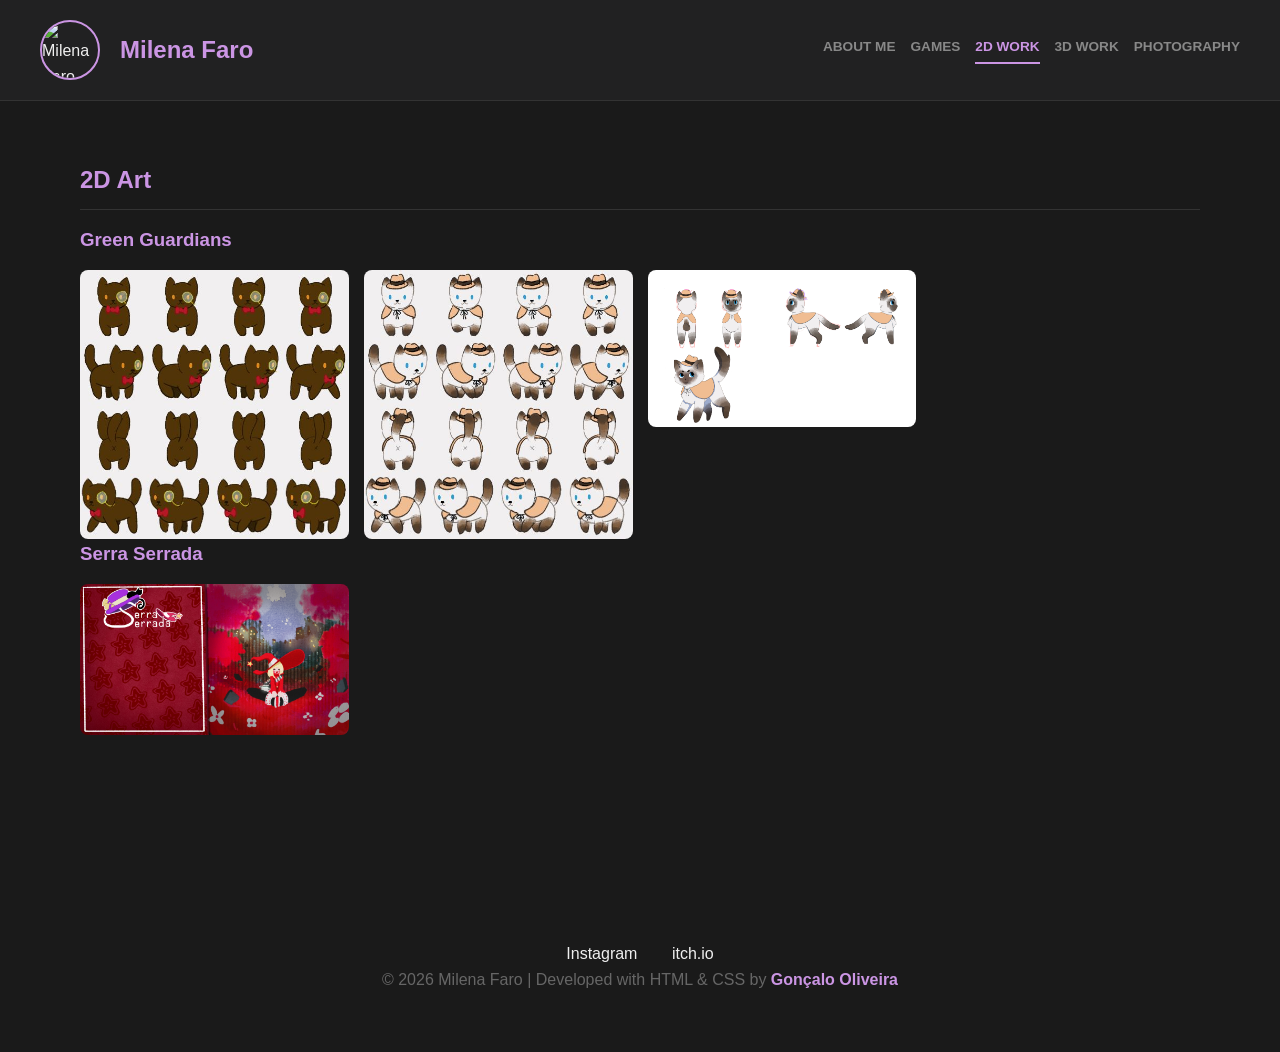
==== 2d-work.html @ f5ac2126 "Credits" ====
﻿<!DOCTYPE html>
<html lang="en">
<head>
    <meta charset="UTF-8">
    <meta name="viewport" content="width=device-width, initial-scale=1.0">
    <title>Milena Faro | Portfolio</title>
    <link rel="stylesheet" href="style.css">
</head>
<body>

    <header>
        <div class="header-content">
            <img src="assets/profile.jpg" alt="Milena Faro Profile" class="profile-pic">
            <h1>Milena Faro</h1>
        </div>
        <nav>
            <a href="index.html">About Me</a>
            <a href="games.html">Games</a>
            <a href="2d-work.html" class="active">2D Work</a>
            <a href="3d-work.html">3D Work</a>
            <a href="photography.html">Photography</a>
        </nav>
    </header>

    <main>
        <section id="photography">
            <h2>2D Art</h2>

            <div>
                <h3>Green Guardians</h3>
                <div class="pinterest-grid">
                    <div class="photo-item"><img src="assets/digitalArt/green1.jpg" alt="Description"></div>
                    <div class="photo-item"><img src="assets/digitalArt/green2.jpg" alt="Description"></div>
                    <div class="photo-item"><img src="assets/digitalArt/green3.jpg" alt="Description"></div>
                </div>
            </div>

            <div>
                <h3>Serra Serrada</h3>
                <div class="pinterest-grid">
                    <div class="photo-item"><img src="assets/digitalArt/serra1.png" alt="Description"></div>
                </div>
            </div>
        </section>
    </main>

    <footer>
        <div class="social-links">
            <a href="https://www.instagram.com/davidd__3005/">Instagram</a>
            <a href="https://daviddfaro3005.itch.io/">itch.io</a>
        </div>
        <p>&copy; 2026 Milena Faro | Developed with HTML & CSS by <a href="https://gugagoncalo.github.io/GugaGoncalo.git.io">Gonçalo Oliveira</a></p>
    </footer>

</body>
</html>
---- style.css ----
/* 1. Global Reset & Core Theme */
* {
    box-sizing: border-box;
    margin: 0;
    padding: 0;
}

body {
    background-color: #1a1a1a; 
    color: #efefef;
    font-family: 'Segoe UI', Tahoma, Geneva, Verdana, sans-serif;
    line-height: 1.6;
}

main {
    min-height: 80vh; 
}

/* 2. Header & Navigation - Single Line Layout */
header {
    background: #212122; 
    padding: 20px 40px;
    border-bottom: 1px solid #333;
    display: flex;
    flex-direction: row;
    align-items: center;
    justify-content: space-between;
}

.header-content {
    display: flex;
    flex-direction: row;
    align-items: center;
    gap: 20px;
    width: auto;
}

.profile-pic {
    width: 60px; 
    height: 60px;
    border-radius: 50%;
    border: 2px solid #cb95e4; 
    object-fit: cover;
    flex-shrink: 0;
}

h1 {
    font-size: 1.5rem;
    background: none; 
    -webkit-background-clip: initial;
    background-clip: initial;
    -webkit-text-fill-color: initial;
    color: #cb95e4;
    white-space: nowrap;
}

nav {
    display: flex;
    gap: 15px;
}

nav a {
    color: #888;
    text-decoration: none;
    font-weight: bold;
    text-transform: uppercase;
    font-size: 0.85rem;
    padding-bottom: 5px;
    transition: all 0.3s ease;
    border-bottom: 2px solid transparent;
}

nav a:hover, 
nav a.active { 
    color: #cb95e4; 
}

nav a.active {
    border-bottom: 2px solid #cb95e4; 
}

/* 3. General Layout & Typography */
section {
    max-width: 1200px; 
    margin: 60px auto;
    padding: 0 40px;
}

h2 {
    border-bottom: 1px solid #333;
    padding-bottom: 10px;
    margin-bottom: 15px; 
    color: #cb95e4;
}

h3 {
    color: #cb95e4;
    margin-bottom: 15px;
}

.section-intro {
    margin-bottom: 40px;
}

p a {
    color: #cb95e4;
    text-decoration: none;
    font-weight: bold;
}

/* 4. About & Technical Stack - Side by Side */
#about {
    display: flex;
    gap: 50px;
    align-items: flex-start;
}

.about-content {
    flex: 2; 
    display: flex;
    flex-direction: column;
}

#skills {
    flex: 1; 
    margin: 0;
    padding: 0;
}

/* Education Card Styling */
.education {
    background: #212122;
    padding: 25px;
    border-radius: 12px;
    border: 1px solid #333;
    margin-top: 10px;
}

.edu-item {
    display: flex;
    flex-direction: column;
    gap: 15px;
}

.edu-logo {
    width: 120px;
    height: auto;
}

.edu-text strong {
    color: #efefef;
    font-size: 1.1rem;
    display: block; /* Nome em cima */
    margin-bottom: 5px;
}

.edu-text span {
    color: #888;
    font-size: 0.9rem;
    display: block; /* Universidade em baixo */
}

/* Technical Stack Items */
.skills-grid {
    display: flex;
    flex-wrap: wrap;
    gap: 10px;
    margin-top: 10px;
}

.skill-item {
    background: #212122;
    border: 1px solid #333;
    color: #efefef;
    padding: 8px 15px;
    border-radius: 4px; 
    font-size: 0.85rem;
    font-weight: 600;
}

.skill-item:hover {
    background: #cb95e4;
    color: #1a1a1a;
}

/* 5. Games Page */
.project-card {
    background: #212122;
    padding: 30px;
    border-radius: 12px;
    margin-bottom: 40px;
}

.game-screenshots {
    display: flex;
    gap: 10px;
    margin: 20px 0;
}

.game-screenshots img {
    width: calc(33.33% - 7px);
    height: 180px;
    object-fit: cover;
    border-radius: 6px;
    border: 1px solid #333;
}

/* 6. 3D Showcase - AJUSTADO PARA MOSTRAR DESCRI��ES */
.work-showcase {
    display: grid;
    grid-template-columns: 1fr 1fr; 
    gap: 30px;
}

.work-item {
    background: #212122;
    padding: 20px;
    border-radius: 12px;
    border: 1px solid #222;
    display: flex;
    flex-direction: column;
    height: 100%; /* Garante que o card ocupe o espa�o todo */
}

.main-render, .main-video {
    width: 100%;
    height: auto;
    max-height: 350px; /* Reduzi um pouco para garantir espa�o para o texto */
    object-fit: cover;
    border-radius: 8px;
    margin-bottom: 15px;
    flex-shrink: 0; /* Impede a imagem de "esmagar" o texto */
}

.work-desc {
    color: #888;
    font-size: 0.9rem;
    font-style: italic;
    border-left: 2px solid #cb95e4;
    padding-left: 15px;
    margin-top: auto; /* Garante que o texto fique no fim do card */
    display: block !important; /* For�a a exibi��o */
}

/* 7. Photography - Pinterest Grid Fixed */
.pinterest-grid {
    column-count: 4; 
    column-gap: 15px;
    width: 100%;
}

.photo-item {
    display: block; 
    width: 100%;
    margin-bottom: 15px;
    break-inside: avoid; 
}

.photo-item img {
    width: 100%;
    height: auto;
    border-radius: 8px;
    display: block;
}

/* 8. Footer */
footer {
    text-align: center;
    padding: 60px 40px;
    color: #666;
}

.social-links a {
    color: #efefef;
    text-decoration: none;
    margin: 0 15px;
    transition: color 0.3s;
}

.social-links a:hover {
    color: #cb95e4;
}

/* 9. Responsive */
@media (max-width: 900px) {
    header { flex-direction: column; gap: 20px; text-align: center; }
    #about { flex-direction: column; }
    .work-showcase { grid-template-columns: 1fr; }
    .pinterest-grid { column-count: 2; }
}
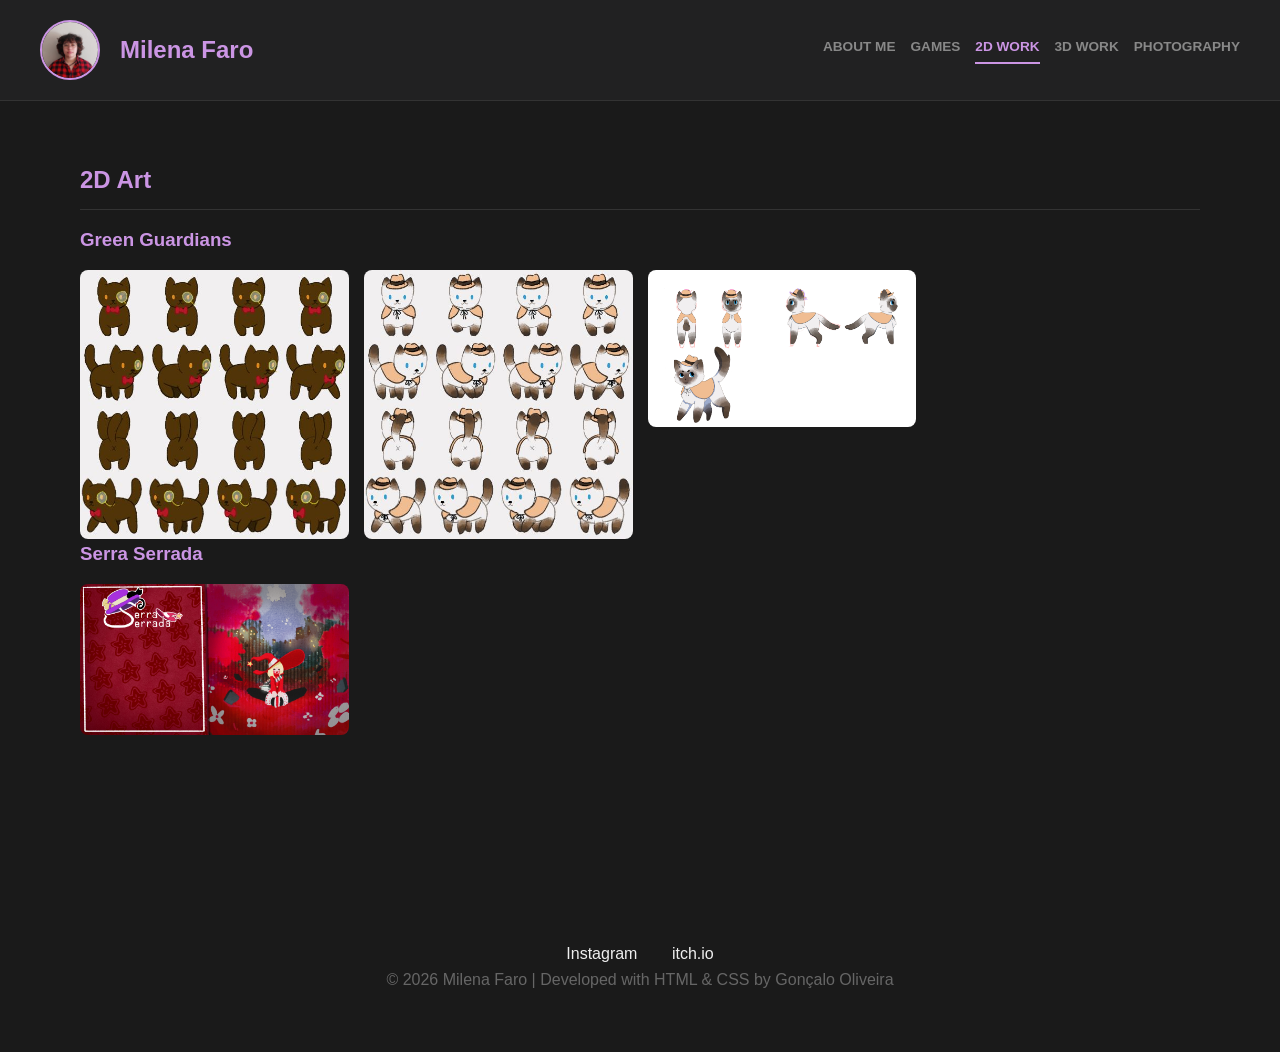
==== commit 999d2596: "PFP" ====
--- a/2d-work.html
+++ b/2d-work.html
@@ -10,7 +10,7 @@
 
     <header>
         <div class="header-content">
-            <img src="assets/profile.jpg" alt="Milena Faro Profile" class="profile-pic">
+            <img src="assets/profile.jpeg" alt="Milena Faro Profile" class="profile-pic">
             <h1>Milena Faro</h1>
         </div>
         <nav>
--- a/style.css
+++ b/style.css
@@ -16,7 +16,7 @@
     min-height: 80vh; 
 }
 
-/* 2. Header & Navigation - Single Line Layout */
+/* 2. Header & Navigation  */
 header {
     background: #212122; 
     padding: 20px 40px;
@@ -150,14 +150,14 @@
 .edu-text strong {
     color: #efefef;
     font-size: 1.1rem;
-    display: block; /* Nome em cima */
+    display: block; 
     margin-bottom: 5px;
 }
 
 .edu-text span {
     color: #888;
     font-size: 0.9rem;
-    display: block; /* Universidade em baixo */
+    display: block; 
 }
 
 /* Technical Stack Items */
@@ -205,7 +205,15 @@
     border: 1px solid #333;
 }
 
-/* 6. 3D Showcase - AJUSTADO PARA MOSTRAR DESCRI��ES */
+iframe {
+    border-radius: 12px; 
+    width: 100%;        
+    max-width: 550px;   
+    display: block;
+    border: none;       
+}
+
+/* 6. 3D Showcase  */
 .work-showcase {
     display: grid;
     grid-template-columns: 1fr 1fr; 
@@ -219,17 +227,17 @@
     border: 1px solid #222;
     display: flex;
     flex-direction: column;
-    height: 100%; /* Garante que o card ocupe o espa�o todo */
+    height: 100%;
 }
 
 .main-render, .main-video {
     width: 100%;
     height: auto;
-    max-height: 350px; /* Reduzi um pouco para garantir espa�o para o texto */
+    max-height: 350px; 
     object-fit: cover;
     border-radius: 8px;
     margin-bottom: 15px;
-    flex-shrink: 0; /* Impede a imagem de "esmagar" o texto */
+    flex-shrink: 0; 
 }
 
 .work-desc {
@@ -238,11 +246,11 @@
     font-style: italic;
     border-left: 2px solid #cb95e4;
     padding-left: 15px;
-    margin-top: auto; /* Garante que o texto fique no fim do card */
-    display: block !important; /* For�a a exibi��o */
-}
-
-/* 7. Photography - Pinterest Grid Fixed */
+    margin-top: auto;
+    display: block !important; 
+}
+
+/* 7. Photography  */
 .pinterest-grid {
     column-count: 4; 
     column-gap: 15px;
@@ -279,6 +287,17 @@
 
 .social-links a:hover {
     color: #cb95e4;
+}
+
+footer p a {
+    color: inherit; 
+    text-decoration: none;
+    font-weight: normal;
+    transition: color 0.3s;
+}
+
+footer p a:hover {
+    color: #cb95e4; 
 }
 
 /* 9. Responsive */
@@ -287,4 +306,12 @@
     #about { flex-direction: column; }
     .work-showcase { grid-template-columns: 1fr; }
     .pinterest-grid { column-count: 2; }
+    .game-screenshots {
+        flex-direction: column; 
+    }
+
+    .game-screenshots img {
+        width: 100%;
+        height: auto;
+    }
 }
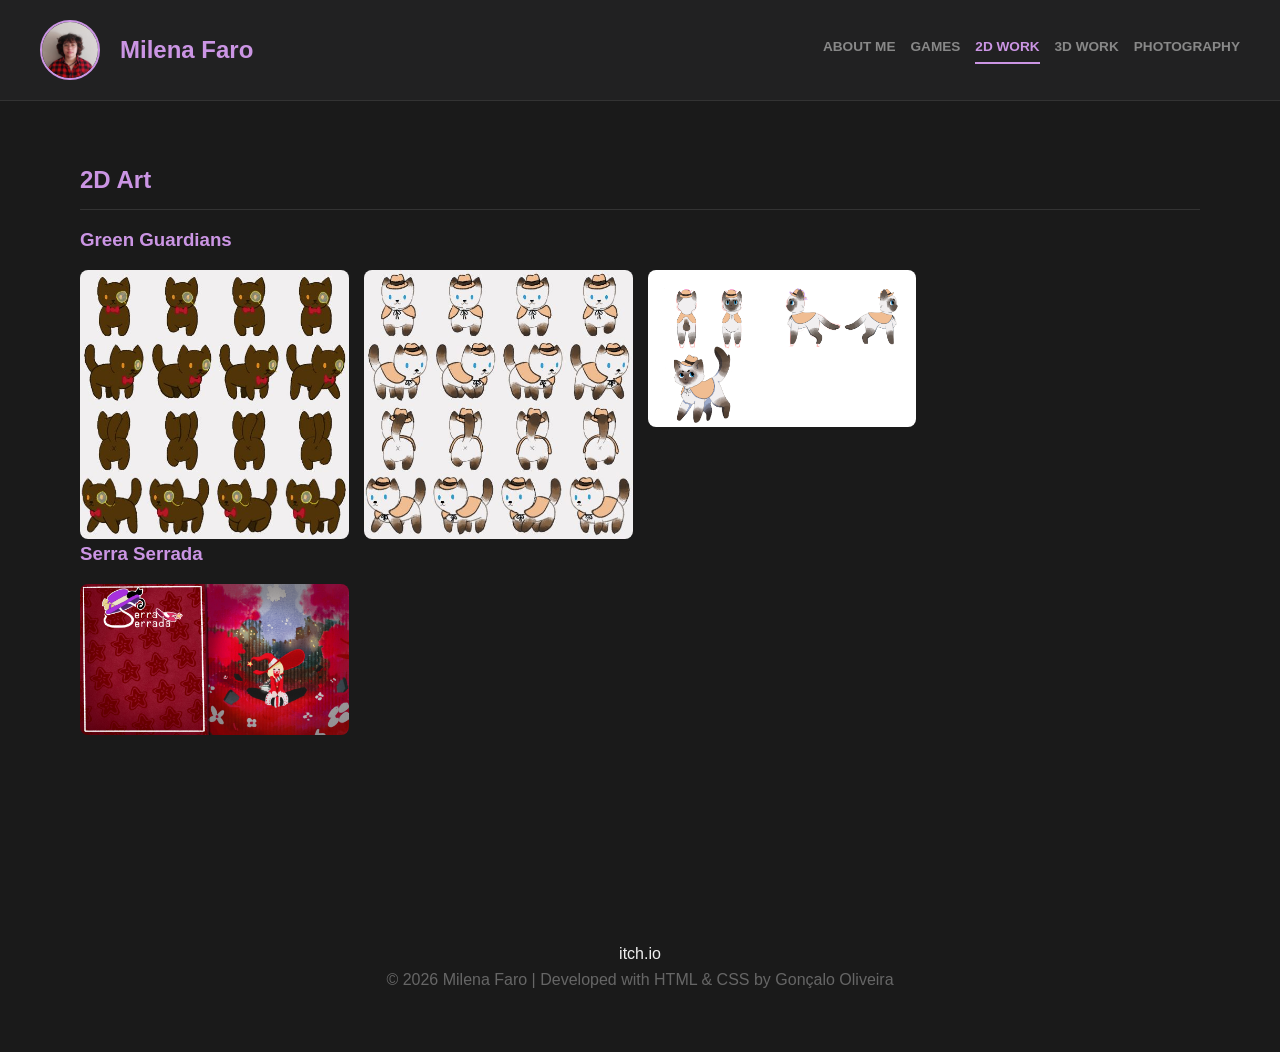
==== commit 0bf01a83: "insta" ====
--- a/2d-work.html
+++ b/2d-work.html
@@ -46,7 +46,6 @@
 
     <footer>
         <div class="social-links">
-            <a href="https://www.instagram.com/davidd__3005/">Instagram</a>
             <a href="https://daviddfaro3005.itch.io/">itch.io</a>
         </div>
         <p>&copy; 2026 Milena Faro | Developed with HTML & CSS by <a href="https://gugagoncalo.github.io/GugaGoncalo.git.io">Gonçalo Oliveira</a></p>
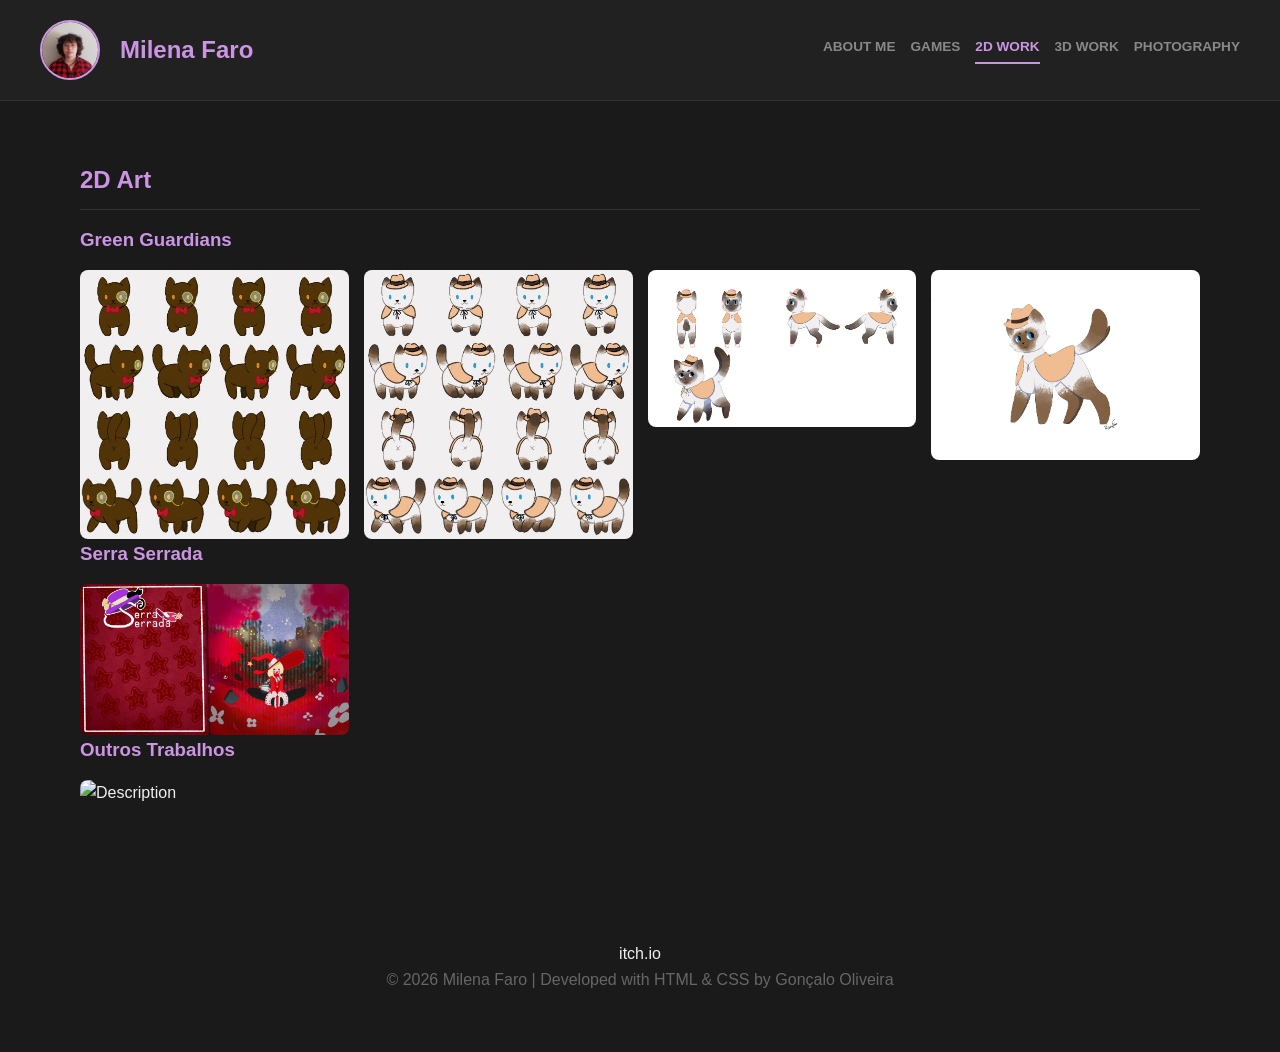
==== commit ddf43099: "media" ====
--- a/2d-work.html
+++ b/2d-work.html
@@ -32,6 +32,7 @@
                     <div class="photo-item"><img src="assets/digitalArt/green1.jpg" alt="Description"></div>
                     <div class="photo-item"><img src="assets/digitalArt/green2.jpg" alt="Description"></div>
                     <div class="photo-item"><img src="assets/digitalArt/green3.jpg" alt="Description"></div>
+                    <div class="photo-item"><img src="assets/digitalArt/green4.png" alt="Description"></div>
                 </div>
             </div>
 
@@ -39,6 +40,12 @@
                 <h3>Serra Serrada</h3>
                 <div class="pinterest-grid">
                     <div class="photo-item"><img src="assets/digitalArt/serra1.png" alt="Description"></div>
+                </div>
+            </div>
+            <div>
+                <h3>Outros Trabalhos</h3>
+                <div class="pinterest-grid">
+                    <div class="photo-item"><img src="assets/digitalArt/serra.png" alt="Description"></div>
                 </div>
             </div>
         </section>
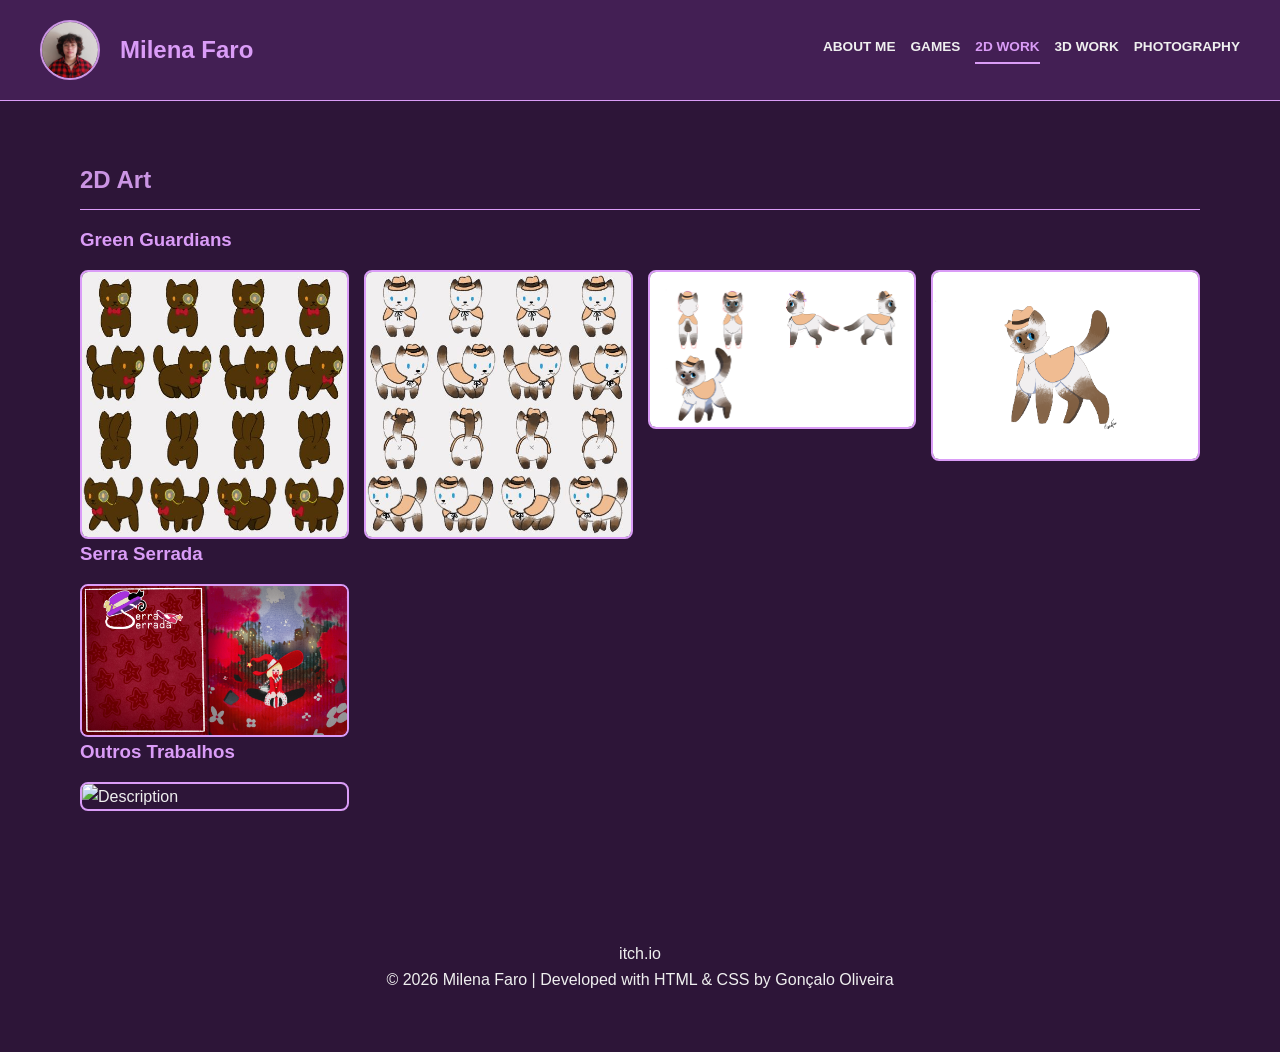
==== commit 67864822: "Fixed Nav and image opening" ====
--- a/2d-work.html
+++ b/2d-work.html
@@ -4,7 +4,19 @@
     <meta charset="UTF-8">
     <meta name="viewport" content="width=device-width, initial-scale=1.0">
     <title>Milena Faro | Portfolio</title>
+    
     <link rel="stylesheet" href="style.css">
+    <link rel="icon" type="image/png" href="assets/favicon.png">
+
+    <meta property="og:type" content="website">
+    <meta property="og:title" content="Milena Faro | Multimedia Artist">
+    <meta property="og:description" content="Portuguese Multimedia Artist who can work on multiple fields. Explore my projects!">
+    <meta property="og:url" content="https://davidfaro2005.github.io/davidfaro2005.git.io/">
+    
+    <meta property="og:image" content="https://davidfaro2005.github.io/davidfaro2005.git.io/assets/favicon.png">
+    <meta property="og:image:type" content="image/png">
+    <meta property="og:image:width" content="256">
+    <meta property="og:image:height" content="256">
 </head>
 <body>
 
@@ -58,5 +70,38 @@
         <p>&copy; 2026 Milena Faro | Developed with HTML & CSS by <a href="https://gugagoncalo.github.io/GugaGoncalo.git.io">Gonçalo Oliveira</a></p>
     </footer>
 
+    <div id="portfolioLightbox" class="lightbox-modal">
+        <span class="lightbox-close">&times;</span>
+        <img class="lightbox-display" id="lightboxTargetImg" alt="Portfolio Preview Fullscreen">
+    </div>
+
+    <script>
+        document.addEventListener("DOMContentLoaded", () => {
+            const lightbox = document.getElementById("portfolioLightbox");
+            const lightboxImg = document.getElementById("lightboxTargetImg");
+            const closeBtn = document.querySelector(".lightbox-close");
+
+            // Targets all gallery views across pages: grids, items, and screenshots
+            const imageTargets = document.querySelectorAll(
+                '.pinterest-grid img, .game-screenshots img, .work-item img'
+            );
+
+            imageTargets.forEach(img => {
+                // Change cursor pointer style to communicate clickability
+                img.style.cursor = 'pointer';
+                
+                img.addEventListener('click', () => {
+                    lightbox.style.display = "flex";
+                    lightboxImg.src = img.src;
+                });
+            });
+
+            // Dim out window if user clicks close button or empty overlay backdrop
+            closeBtn.addEventListener('click', () => lightbox.style.display = "none");
+            lightbox.addEventListener('click', (e) => {
+                if (e.target === lightbox) lightbox.style.display = "none";
+            });
+        });
+    </script>
 </body>
 </html>
--- a/style.css
+++ b/style.css
@@ -6,7 +6,7 @@
 }
 
 body {
-    background-color: #1a1a1a; 
+    background-color: #2d1538; 
     color: #efefef;
     font-family: 'Segoe UI', Tahoma, Geneva, Verdana, sans-serif;
     line-height: 1.6;
@@ -18,13 +18,16 @@
 
 /* 2. Header & Navigation  */
 header {
-    background: #212122; 
+    background: #431f54; 
     padding: 20px 40px;
-    border-bottom: 1px solid #333;
+    border-bottom: 1px solid #da9cf7;
     display: flex;
     flex-direction: row;
     align-items: center;
     justify-content: space-between;
+    position: sticky;
+    top: 0;
+    z-index: 1000; 
 }
 
 .header-content {
@@ -50,7 +53,7 @@
     -webkit-background-clip: initial;
     background-clip: initial;
     -webkit-text-fill-color: initial;
-    color: #cb95e4;
+    color: #da9cf7;
     white-space: nowrap;
 }
 
@@ -60,7 +63,7 @@
 }
 
 nav a {
-    color: #888;
+    color: #efefef;
     text-decoration: none;
     font-weight: bold;
     text-transform: uppercase;
@@ -72,11 +75,11 @@
 
 nav a:hover, 
 nav a.active { 
-    color: #cb95e4; 
+    color: #da9cf7; 
 }
 
 nav a.active {
-    border-bottom: 2px solid #cb95e4; 
+    border-bottom: 2px solid #da9cf7; 
 }
 
 /* 3. General Layout & Typography */
@@ -87,14 +90,14 @@
 }
 
 h2 {
-    border-bottom: 1px solid #333;
+    border-bottom: 1px solid #da9cf7;
     padding-bottom: 10px;
     margin-bottom: 15px; 
     color: #cb95e4;
 }
 
 h3 {
-    color: #cb95e4;
+    color: #da9cf7;
     margin-bottom: 15px;
 }
 
@@ -103,7 +106,7 @@
 }
 
 p a {
-    color: #cb95e4;
+    color: #da9cf7;
     text-decoration: none;
     font-weight: bold;
 }
@@ -129,10 +132,10 @@
 
 /* Education Card Styling */
 .education {
-    background: #212122;
+    background: #431f54;
     padding: 25px;
     border-radius: 12px;
-    border: 1px solid #333;
+    border: 1px solid #da9cf7;
     margin-top: 10px;
 }
 
@@ -155,7 +158,7 @@
 }
 
 .edu-text span {
-    color: #888;
+    color: #efefef;
     font-size: 0.9rem;
     display: block; 
 }
@@ -169,8 +172,8 @@
 }
 
 .skill-item {
-    background: #212122;
-    border: 1px solid #333;
+    background: #431f54;
+    border: 1px solid #da9cf7;
     color: #efefef;
     padding: 8px 15px;
     border-radius: 4px; 
@@ -179,13 +182,13 @@
 }
 
 .skill-item:hover {
-    background: #cb95e4;
-    color: #1a1a1a;
+    background: #da9cf7;
+    color: #2d1538;
 }
 
 /* 5. Games Page */
 .project-card {
-    background: #212122;
+    background: #431f54;
     padding: 30px;
     border-radius: 12px;
     margin-bottom: 40px;
@@ -202,7 +205,7 @@
     height: 180px;
     object-fit: cover;
     border-radius: 6px;
-    border: 1px solid #333;
+    border: 2px solid #da9cf7;
 }
 
 iframe {
@@ -221,10 +224,10 @@
 }
 
 .work-item {
-    background: #212122;
+    background: #431f54;
     padding: 20px;
     border-radius: 12px;
-    border: 1px solid #222;
+    border: 1px solid #da9cf7;
     display: flex;
     flex-direction: column;
     height: 100%;
@@ -241,10 +244,10 @@
 }
 
 .work-desc {
-    color: #888;
+    color: #efefef;
     font-size: 0.9rem;
     font-style: italic;
-    border-left: 2px solid #cb95e4;
+    border-left: 2px solid #da9cf7;
     padding-left: 15px;
     margin-top: auto;
     display: block !important; 
@@ -269,13 +272,14 @@
     height: auto;
     border-radius: 8px;
     display: block;
+    border: 2px solid #da9cf7;
 }
 
 /* 8. Footer */
 footer {
     text-align: center;
     padding: 60px 40px;
-    color: #666;
+    color: #efefef;
 }
 
 .social-links a {
@@ -286,7 +290,7 @@
 }
 
 .social-links a:hover {
-    color: #cb95e4;
+    color: #da9cf7;
 }
 
 footer p a {
@@ -297,7 +301,7 @@
 }
 
 footer p a:hover {
-    color: #cb95e4; 
+    color: #da9cf7; 
 }
 
 /* 9. Responsive */
@@ -314,4 +318,50 @@
         width: 100%;
         height: auto;
     }
+}
+
+
+
+/* Interactive overlay layout base */
+.lightbox-modal {
+    display: none; 
+    position: fixed;
+    z-index: 9999; /* Higher than your header to lock view */
+    left: 0;
+    top: 0;
+    width: 100%;
+    height: 100%;
+    background-color: rgba(0, 0, 0, 0.9);
+    align-items: center;
+    justify-content: center;
+}
+
+/* Scaled Image parameters */
+.lightbox-display {
+    max-width: 85%;
+    max-height: 85%;
+    border-radius: 4px;
+    box-shadow: 0 0 20px rgba(0, 0, 0, 0.5);
+    animation: zoomInEffect 0.25s ease;
+}
+
+/* Close action icon interface placement */
+.lightbox-close {
+    position: absolute;
+    top: 25px;
+    right: 35px;
+    color: #fff;
+    font-size: 40px;
+    font-weight: bold;
+    cursor: pointer;
+    transition: color 0.2s;
+}
+
+.lightbox-close:hover {
+    color: #ce9a6b; /* Highlight shade match styling matching your themes */
+}
+
+@keyframes zoomInEffect {
+    from { transform: scale(0.95); opacity: 0; }
+    to { transform: scale(1); opacity: 1; }
 }
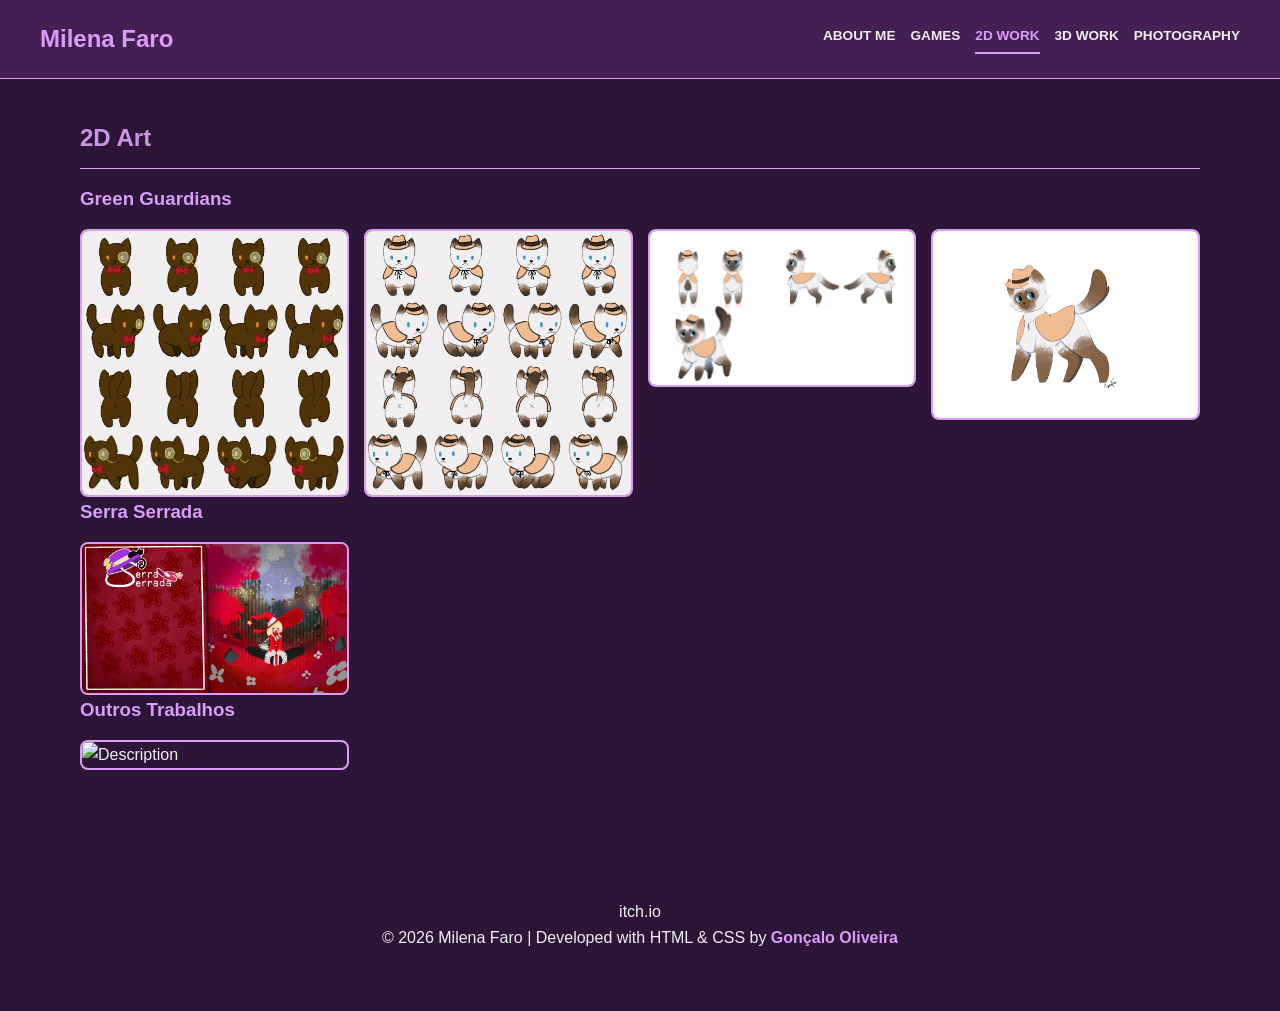
==== commit 4b44c174: "About Me and Mobile Nav" ====
--- a/2d-work.html
+++ b/2d-work.html
@@ -22,10 +22,16 @@
 
     <header>
         <div class="header-content">
-            <img src="assets/profile.jpeg" alt="Milena Faro Profile" class="profile-pic">
             <h1>Milena Faro</h1>
         </div>
-        <nav>
+        
+        <button class="menu-toggle" id="menuToggleBtn" aria-label="Toggle Navigation Menu">
+            <span></span>
+            <span></span>
+            <span></span>
+        </button>
+
+        <nav id="navMenu">
             <a href="index.html">About Me</a>
             <a href="games.html">Games</a>
             <a href="2d-work.html" class="active">2D Work</a>
@@ -103,5 +109,18 @@
             });
         });
     </script>
+
+    <script>
+        document.addEventListener("DOMContentLoaded", () => {
+            const menuToggleBtn = document.getElementById("menuToggleBtn");
+            const navMenu = document.getElementById("navMenu");
+
+            // Listen for a click on the hamburger button
+            menuToggleBtn.addEventListener("click", () => {
+                // This switches the ".mobile-open" class on and off in your CSS
+                navMenu.classList.toggle("mobile-open");
+            });
+        });
+    </script>
 </body>
 </html>
--- a/style.css
+++ b/style.css
@@ -38,23 +38,30 @@
     width: auto;
 }
 
-.profile-pic {
-    width: 60px; 
-    height: 60px;
-    border-radius: 50%;
-    border: 2px solid #cb95e4; 
-    object-fit: cover;
-    flex-shrink: 0;
-}
-
 h1 {
     font-size: 1.5rem;
-    background: none; 
-    -webkit-background-clip: initial;
-    background-clip: initial;
-    -webkit-text-fill-color: initial;
     color: #da9cf7;
     white-space: nowrap;
+}
+
+/* Hamburger Toggle Button Container Styles */
+.menu-toggle {
+    display: none;
+    flex-direction: column;
+    gap: 5px;
+    background: none;
+    border: none;
+    cursor: pointer;
+    padding: 5px;
+}
+
+.menu-toggle span {
+    display: block;
+    width: 25px;
+    height: 3px;
+    background-color: #da9cf7;
+    border-radius: 2px;
+    transition: all 0.3s ease;
 }
 
 nav {
@@ -85,7 +92,7 @@
 /* 3. General Layout & Typography */
 section {
     max-width: 1200px; 
-    margin: 60px auto;
+    margin: 40px auto;
     padding: 0 40px;
 }
 
@@ -101,33 +108,62 @@
     margin-bottom: 15px;
 }
 
-.section-intro {
-    margin-bottom: 40px;
-}
-
 p a {
     color: #da9cf7;
     text-decoration: none;
     font-weight: bold;
 }
 
-/* 4. About & Technical Stack - Side by Side */
+.section-intro {
+    margin-bottom: 30px; 
+}
+
+/* 4. About Section Layout Adjustments */
 #about {
     display: flex;
-    gap: 50px;
+    flex-direction: column; /* Forces rows to stack cleanly vertically */
+    gap: 40px;
+    width: 100%;
+}
+
+/* Intro Row Configuration */
+.about-intro-wrapper {
+    display: flex;
+    flex-direction: row;
+    gap: 40px;
+    align-items: flex-start; /* Changed from center to flex-start */
+    width: 100%;
+}
+
+/* Strict Image Sizing Fix */
+.about-profile-pic {
+    width: 300px;         /* Explicit bound width limit */
+    height: 300px;        /* Consistent square bounding box */
+    border-radius: 12px;  /* Smooth box corners matching layout cards */
+    border: 3px solid #cb95e4;
+    object-fit: cover;    /* Crops clean centering behavior without distortion */
+    flex-shrink: 0;       /* Locks strict size constraints layout values */
+}
+
+.about-content {
+    flex: 1;
+}
+
+/* Details Row Setup (Education + Tech Stack Side by Side) */
+.about-details-row {
+    display: flex;
+    flex-direction: row;
+    gap: 40px;
+    width: 100%;
     align-items: flex-start;
 }
 
-.about-content {
-    flex: 2; 
-    display: flex;
-    flex-direction: column;
-}
-
-#skills {
-    flex: 1; 
-    margin: 0;
-    padding: 0;
+.about-details-row .education-container {
+    flex: 1.2; /* Gives slightly more visual room to text layout elements */
+}
+
+.about-details-row #skills {
+    flex: 0.8;
 }
 
 /* Education Card Styling */
@@ -141,13 +177,15 @@
 
 .edu-item {
     display: flex;
-    flex-direction: column;
-    gap: 15px;
+    flex-direction: row; /* Horizontal profile matching wireframes */
+    align-items: center;
+    gap: 20px;
 }
 
 .edu-logo {
-    width: 120px;
+    width: 80px;
     height: auto;
+    flex-shrink: 0;
 }
 
 .edu-text strong {
@@ -243,16 +281,6 @@
     flex-shrink: 0; 
 }
 
-.work-desc {
-    color: #efefef;
-    font-size: 0.9rem;
-    font-style: italic;
-    border-left: 2px solid #da9cf7;
-    padding-left: 15px;
-    margin-top: auto;
-    display: block !important; 
-}
-
 /* 7. Photography  */
 .pinterest-grid {
     column-count: 4; 
@@ -293,40 +321,64 @@
     color: #da9cf7;
 }
 
-footer p a {
-    color: inherit; 
-    text-decoration: none;
-    font-weight: normal;
-    transition: color 0.3s;
-}
-
-footer p a:hover {
-    color: #da9cf7; 
-}
-
-/* 9. Responsive */
-@media (max-width: 900px) {
-    header { flex-direction: column; gap: 20px; text-align: center; }
-    #about { flex-direction: column; }
+/* 9. Responsive Mobile Adjustments */
+@media (max-width: 768px) {
+    header {
+        padding: 20px;
+        position: relative;
+    }
+
+    .menu-toggle {
+        display: flex; /* Displays mobile menu button hamburger view */
+    }
+
+    nav {
+        display: none; /* Collapses menu links list display hidden by default */
+        flex-direction: column;
+        position: absolute;
+        top: 100%;
+        left: 0;
+        width: 100%;
+        background: #431f54;
+        padding: 20px;
+        border-bottom: 2px solid #da9cf7;
+        gap: 20px;
+        z-index: 1001;
+    }
+
+    nav.mobile-open {
+        display: flex; /* Opens up nav panel menu tree */
+    }
+
+    nav a {
+        display: block;
+        width: 100%;
+        text-align: center;
+        font-size: 1rem;
+        padding: 10px 0;
+    }
+
+    .about-intro-wrapper, .about-details-row {
+        flex-direction: column;
+        align-items: center;
+        gap: 30px;
+    }
+
+    .about-profile-pic {
+        width: 100%;
+        max-width: 280px;
+        height: 280px;
+    }
+
+    .pinterest-grid { column-count: 2; }
     .work-showcase { grid-template-columns: 1fr; }
-    .pinterest-grid { column-count: 2; }
-    .game-screenshots {
-        flex-direction: column; 
-    }
-
-    .game-screenshots img {
-        width: 100%;
-        height: auto;
-    }
-}
-
-
-
-/* Interactive overlay layout base */
+}
+
+/* 10. Interactive Overlay Lightbox CSS */
 .lightbox-modal {
     display: none; 
     position: fixed;
-    z-index: 9999; /* Higher than your header to lock view */
+    z-index: 9999;
     left: 0;
     top: 0;
     width: 100%;
@@ -336,7 +388,6 @@
     justify-content: center;
 }
 
-/* Scaled Image parameters */
 .lightbox-display {
     max-width: 85%;
     max-height: 85%;
@@ -345,7 +396,6 @@
     animation: zoomInEffect 0.25s ease;
 }
 
-/* Close action icon interface placement */
 .lightbox-close {
     position: absolute;
     top: 25px;
@@ -354,11 +404,6 @@
     font-size: 40px;
     font-weight: bold;
     cursor: pointer;
-    transition: color 0.2s;
-}
-
-.lightbox-close:hover {
-    color: #ce9a6b; /* Highlight shade match styling matching your themes */
 }
 
 @keyframes zoomInEffect {
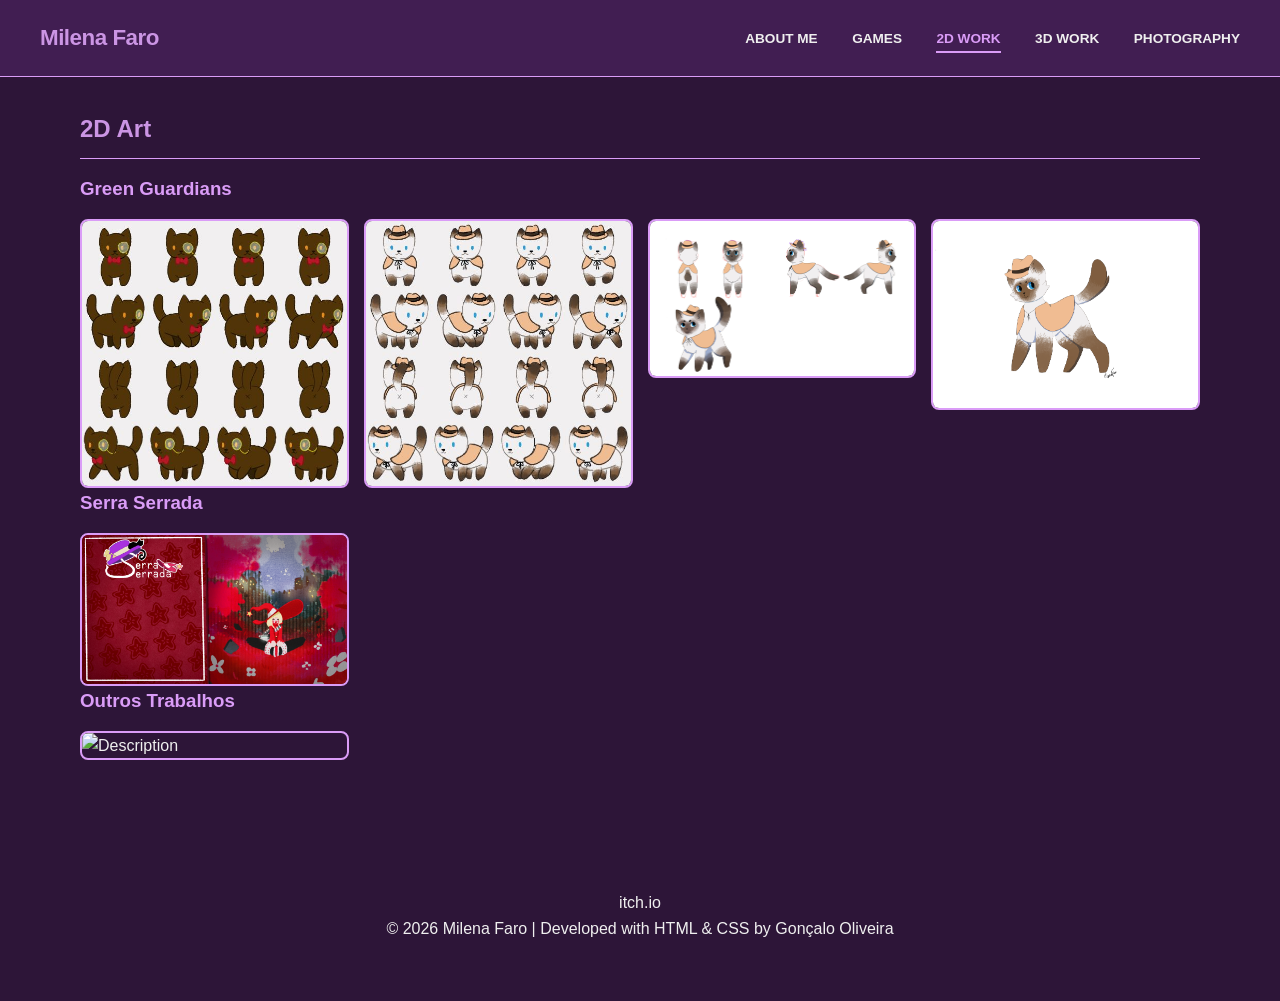
==== commit 0262b7d4: "Polished" ====
--- a/2d-work.html
+++ b/2d-work.html
@@ -20,25 +20,27 @@
 </head>
 <body>
 
-    <header>
-        <div class="header-content">
-            <h1>Milena Faro</h1>
+    <nav class="sticky-nav">
+        <div class="nav-container">
+            <a href="index.html" class="logo-link">
+                Milena Faro
+            </a>
+            
+            <button class="menu-toggle" id="menuToggleBtn" aria-label="Toggle navigation">
+                <span class="hamburger-bar"></span>
+                <span class="hamburger-bar"></span>
+                <span class="hamburger-bar"></span>
+            </button>
+
+            <div class="nav-links" id="navLinks">
+                <a href="index.html">About Me</a>
+                <a href="games.html">Games</a>
+                <a href="2d-work.html" class="active">2D Work</a>
+                <a href="3d-work.html">3D Work</a>
+                <a href="photography.html">Photography</a>
+            </div>
         </div>
-        
-        <button class="menu-toggle" id="menuToggleBtn" aria-label="Toggle Navigation Menu">
-            <span></span>
-            <span></span>
-            <span></span>
-        </button>
-
-        <nav id="navMenu">
-            <a href="index.html">About Me</a>
-            <a href="games.html">Games</a>
-            <a href="2d-work.html" class="active">2D Work</a>
-            <a href="3d-work.html">3D Work</a>
-            <a href="photography.html">Photography</a>
-        </nav>
-    </header>
+    </nav>
 
     <main>
         <section id="photography">
@@ -112,13 +114,33 @@
 
     <script>
         document.addEventListener("DOMContentLoaded", () => {
-            const menuToggleBtn = document.getElementById("menuToggleBtn");
-            const navMenu = document.getElementById("navMenu");
+            const menuToggleBtn = document.getElementById('menuToggleBtn');
+            const navLinks = document.getElementById('navLinks');
 
-            // Listen for a click on the hamburger button
-            menuToggleBtn.addEventListener("click", () => {
-                // This switches the ".mobile-open" class on and off in your CSS
-                navMenu.classList.toggle("mobile-open");
+            function toggleMenu(e) {
+                e.preventDefault(); // Lock multi-firing native device delays
+                menuToggleBtn.classList.toggle('active');
+                navLinks.classList.toggle('open');
+            
+                // If overlay drawer opens up, block layout content background scroll depth
+                if (navLinks.classList.contains('open')) {
+                    document.body.style.overflow = 'hidden';
+                } else {
+                    document.body.style.overflow = 'auto';
+                }
+            }
+
+            // Native sync for tactile instant screens feedback mapping targets
+            menuToggleBtn.addEventListener('click', toggleMenu);
+            menuToggleBtn.addEventListener('touchstart', toggleMenu, { passive: false });
+
+            // Collapse display grid layers down if a menu target hyperlink item gets selected
+            document.querySelectorAll('.nav-links a').forEach(link => {
+                link.addEventListener('click', () => {
+                    menuToggleBtn.classList.remove('active');
+                    navLinks.classList.remove('open');
+                    document.body.style.overflow = 'auto';
+                });
             });
         });
     </script>
--- a/style.css
+++ b/style.css
@@ -1,4 +1,6 @@
-/* 1. Global Reset & Core Theme */
+/* ==========================================================================
+   1. Global Reset & Core Theme Configuration
+   ========================================================================== */
 * {
     box-sizing: border-box;
     margin: 0;
@@ -10,86 +12,94 @@
     color: #efefef;
     font-family: 'Segoe UI', Tahoma, Geneva, Verdana, sans-serif;
     line-height: 1.6;
+    padding-top: 70px; /* NEW: Perfectly clears the fixed top navigation footprint universally */
 }
 
 main {
     min-height: 80vh; 
 }
 
-/* 2. Header & Navigation  */
-header {
-    background: #431f54; 
-    padding: 20px 40px;
+/* ==========================================================================
+   2. Fixed Navigation Bar (Slide-Out Hamburger Framework)
+   ========================================================================== */
+.sticky-nav {
+    position: fixed;
+    top: 0;
+    left: 0;
+    width: 100%;
+    background: rgba(67, 31, 84, 0.95); 
+    backdrop-filter: blur(8px);
+    -webkit-backdrop-filter: blur(8px);
     border-bottom: 1px solid #da9cf7;
-    display: flex;
-    flex-direction: row;
+    z-index: 1000;
+    padding: 20px 0;
+}
+
+.nav-container {
+    max-width: 1400px;
+    margin: 0 auto;
+    padding: 0 40px;
+    display: flex;
+    justify-content: space-between;
     align-items: center;
-    justify-content: space-between;
-    position: sticky;
-    top: 0;
-    z-index: 1000; 
-}
-
-.header-content {
-    display: flex;
-    flex-direction: row;
-    align-items: center;
-    gap: 20px;
-    width: auto;
-}
-
-h1 {
-    font-size: 1.5rem;
-    color: #da9cf7;
+}
+
+.logo-link {
+    color: #cb95e4; /* Set to your H2/H3 brand color */
+    text-decoration: none;
+    font-weight: bold;
+    font-size: 1.4rem; /* Adjusted text size for your name */
+    letter-spacing: -0.5px;
     white-space: nowrap;
 }
 
-/* Hamburger Toggle Button Container Styles */
-.menu-toggle {
-    display: none;
-    flex-direction: column;
-    gap: 5px;
-    background: none;
-    border: none;
-    cursor: pointer;
-    padding: 5px;
-}
-
-.menu-toggle span {
-    display: block;
-    width: 25px;
-    height: 3px;
-    background-color: #da9cf7;
-    border-radius: 2px;
-    transition: all 0.3s ease;
-}
-
-nav {
-    display: flex;
-    gap: 15px;
-}
-
-nav a {
+.nav-links a {
     color: #efefef;
     text-decoration: none;
+    margin-left: 30px;
     font-weight: bold;
     text-transform: uppercase;
     font-size: 0.85rem;
     padding-bottom: 5px;
-    transition: all 0.3s ease;
+    transition: color 0.3s ease, border-color 0.3s ease;
     border-bottom: 2px solid transparent;
 }
 
-nav a:hover, 
-nav a.active { 
+.nav-links a:hover, 
+.nav-links a.active { 
     color: #da9cf7; 
 }
 
-nav a.active {
+.nav-links a.active {
     border-bottom: 2px solid #da9cf7; 
 }
 
-/* 3. General Layout & Typography */
+/* Hamburger Trigger Framework */
+.menu-toggle {
+    display: none;
+    background: none;
+    border: none;
+    cursor: pointer;
+    flex-direction: column;
+    justify-content: space-between;
+    width: 26px;
+    height: 18px;
+    padding: 0;
+    z-index: 2100;
+    -webkit-tap-highlight-color: transparent;
+}
+
+.hamburger-bar {
+    width: 100%;
+    height: 2px;
+    background-color: #cb95e4; /* Changed from #efefef to match your H2/H3 color */
+    transition: all 0.3s cubic-bezier(0.16, 1, 0.3, 1);
+    transform-origin: left center;
+}
+
+/* ==========================================================================
+   3. General Layout & Typography Constants
+   ========================================================================== */
 section {
     max-width: 1200px; 
     margin: 40px auto;
@@ -108,48 +118,49 @@
     margin-bottom: 15px;
 }
 
+.section-intro {
+    margin-bottom: 30px; /* Gives padding-bottom breathing room */
+}
+
 p a {
     color: #da9cf7;
     text-decoration: none;
     font-weight: bold;
 }
 
-.section-intro {
-    margin-bottom: 30px; 
-}
-
-/* 4. About Section Layout Adjustments */
+/* ==========================================================================
+   4. About & Technical Stack Layout Configurations
+   ========================================================================== */
 #about {
     display: flex;
-    flex-direction: column; /* Forces rows to stack cleanly vertically */
+    flex-direction: column;
     gap: 40px;
     width: 100%;
 }
 
-/* Intro Row Configuration */
+/* Row 1: Intro Row Layout Setup */
 .about-intro-wrapper {
     display: flex;
     flex-direction: row;
     gap: 40px;
-    align-items: flex-start; /* Changed from center to flex-start */
-    width: 100%;
-}
-
-/* Strict Image Sizing Fix */
+    align-items: flex-start; /* Aligns About Me text flush to profile top */
+    width: 100%;
+}
+
 .about-profile-pic {
-    width: 300px;         /* Explicit bound width limit */
-    height: 300px;        /* Consistent square bounding box */
-    border-radius: 12px;  /* Smooth box corners matching layout cards */
+    width: 300px;         
+    height: 300px;        
+    border-radius: 12px;  
     border: 3px solid #cb95e4;
-    object-fit: cover;    /* Crops clean centering behavior without distortion */
-    flex-shrink: 0;       /* Locks strict size constraints layout values */
+    object-fit: cover;    
+    flex-shrink: 0;       
 }
 
 .about-content {
     flex: 1;
 }
 
-/* Details Row Setup (Education + Tech Stack Side by Side) */
+/* Row 2: Grid Row Setup (Education + Tech Stack Side by Side) */
 .about-details-row {
     display: flex;
     flex-direction: row;
@@ -159,14 +170,14 @@
 }
 
 .about-details-row .education-container {
-    flex: 1.2; /* Gives slightly more visual room to text layout elements */
+    flex: 1.2; 
 }
 
 .about-details-row #skills {
     flex: 0.8;
 }
 
-/* Education Card Styling */
+/* Card Block Containers */
 .education {
     background: #431f54;
     padding: 25px;
@@ -177,7 +188,7 @@
 
 .edu-item {
     display: flex;
-    flex-direction: row; /* Horizontal profile matching wireframes */
+    flex-direction: row;
     align-items: center;
     gap: 20px;
 }
@@ -224,7 +235,9 @@
     color: #2d1538;
 }
 
-/* 5. Games Page */
+/* ==========================================================================
+   5. Games Page Components
+   ========================================================================== */
 .project-card {
     background: #431f54;
     padding: 30px;
@@ -248,13 +261,15 @@
 
 iframe {
     border-radius: 12px; 
-    width: 100%;        
+    width: 100% !important;        
     max-width: 550px;   
     display: block;
     border: none;       
 }
 
-/* 6. 3D Showcase  */
+/* ==========================================================================
+   6. 3D Showcase Panels
+   ========================================================================== */
 .work-showcase {
     display: grid;
     grid-template-columns: 1fr 1fr; 
@@ -281,7 +296,19 @@
     flex-shrink: 0; 
 }
 
-/* 7. Photography  */
+.work-desc {
+    color: #efefef;
+    font-size: 0.9rem;
+    font-style: italic;
+    border-left: 2px solid #da9cf7;
+    padding-left: 15px;
+    margin-top: auto;
+    display: block !important; 
+}
+
+/* ==========================================================================
+   7. Photography Grid (Masonry Properties)
+   ========================================================================== */
 .pinterest-grid {
     column-count: 4; 
     column-gap: 15px;
@@ -303,7 +330,9 @@
     border: 2px solid #da9cf7;
 }
 
-/* 8. Footer */
+/* ==========================================================================
+   8. Footer Layout Properties
+   ========================================================================== */
 footer {
     text-align: center;
     padding: 60px 40px;
@@ -321,43 +350,82 @@
     color: #da9cf7;
 }
 
-/* 9. Responsive Mobile Adjustments */
+footer p a {
+    color: inherit; 
+    text-decoration: none;
+    font-weight: normal;
+    transition: color 0.3s;
+}
+
+footer p a:hover {
+    color: #da9cf7; 
+}
+
+/* ==========================================================================
+   9. Media Queries (Mobile & Tablet Layout Constraints)
+   ========================================================================== */
 @media (max-width: 768px) {
-    header {
-        padding: 20px;
-        position: relative;
-    }
-
+    .sticky-nav {
+        padding: 15px 0;
+    }
+
+    .nav-container {
+        padding: 0 20px;
+    }
+
+    /* REMOVED: The buggy main, section:first-of-type margin rules are gone! */
+
+    /* Displays mobile hamburger trigger asset */
     .menu-toggle {
-        display: flex; /* Displays mobile menu button hamburger view */
-    }
-
-    nav {
-        display: none; /* Collapses menu links list display hidden by default */
+        display: flex; 
+    }
+
+    /* Fullscreen Overlay Drawer Menu Base */
+    .nav-links {
+        position: fixed;
+        top: 0;
+        right: 0;
+        width: 100%;
+        height: 100vh;
+        background-color: rgba(45, 21, 56, 0.98); 
+        display: flex;
         flex-direction: column;
-        position: absolute;
-        top: 100%;
-        left: 0;
-        width: 100%;
-        background: #431f54;
-        padding: 20px;
-        border-bottom: 2px solid #da9cf7;
-        gap: 20px;
-        z-index: 1001;
-    }
-
-    nav.mobile-open {
-        display: flex; /* Opens up nav panel menu tree */
-    }
-
-    nav a {
-        display: block;
-        width: 100%;
-        text-align: center;
-        font-size: 1rem;
-        padding: 10px 0;
-    }
-
+        justify-content: center;
+        align-items: center;
+        gap: 30px;
+        z-index: 2000;
+        transform: translateX(100%); 
+        transition: transform 0.4s cubic-bezier(0.16, 1, 0.3, 1);
+    }
+
+    .nav-links.open {
+        transform: translateX(0); 
+    }
+
+    .nav-links a {
+        margin-left: 0; 
+        font-size: 1.8rem;
+        letter-spacing: 2px;
+        padding-bottom: 10px;
+    }
+
+    /* Hamburger Animation Frame Physics Tracking Changes */
+    .menu-toggle.active .hamburger-bar:nth-child(1) {
+        transform: rotate(45deg) scaleX(1.1);
+        background-color: #da9cf7; 
+    }
+
+    .menu-toggle.active .hamburger-bar:nth-child(2) {
+        opacity: 0;
+        transform: translateX(-20px);
+    }
+
+    .menu-toggle.active .hamburger-bar:nth-child(3) {
+        transform: rotate(-45deg) scaleX(1.1);
+        background-color: #da9cf7;
+    }
+
+    /* Page Component Scaling Overrides */
     .about-intro-wrapper, .about-details-row {
         flex-direction: column;
         align-items: center;
@@ -370,11 +438,25 @@
         height: 280px;
     }
 
+    .edu-item {
+        flex-direction: column;
+        text-align: center;
+    }
+
     .pinterest-grid { column-count: 2; }
     .work-showcase { grid-template-columns: 1fr; }
-}
-
-/* 10. Interactive Overlay Lightbox CSS */
+    .game-screenshots { flex-direction: column; }
+    .game-screenshots img { width: 100%; height: auto; }
+}
+
+@media (max-width: 480px) {
+    .pinterest-grid { column-count: 1; }
+    section { padding: 0 20px; }
+}
+
+/* ==========================================================================
+   10. Interactive Popup Layer (Lightbox Properties Engine)
+   ========================================================================== */
 .lightbox-modal {
     display: none; 
     position: fixed;
